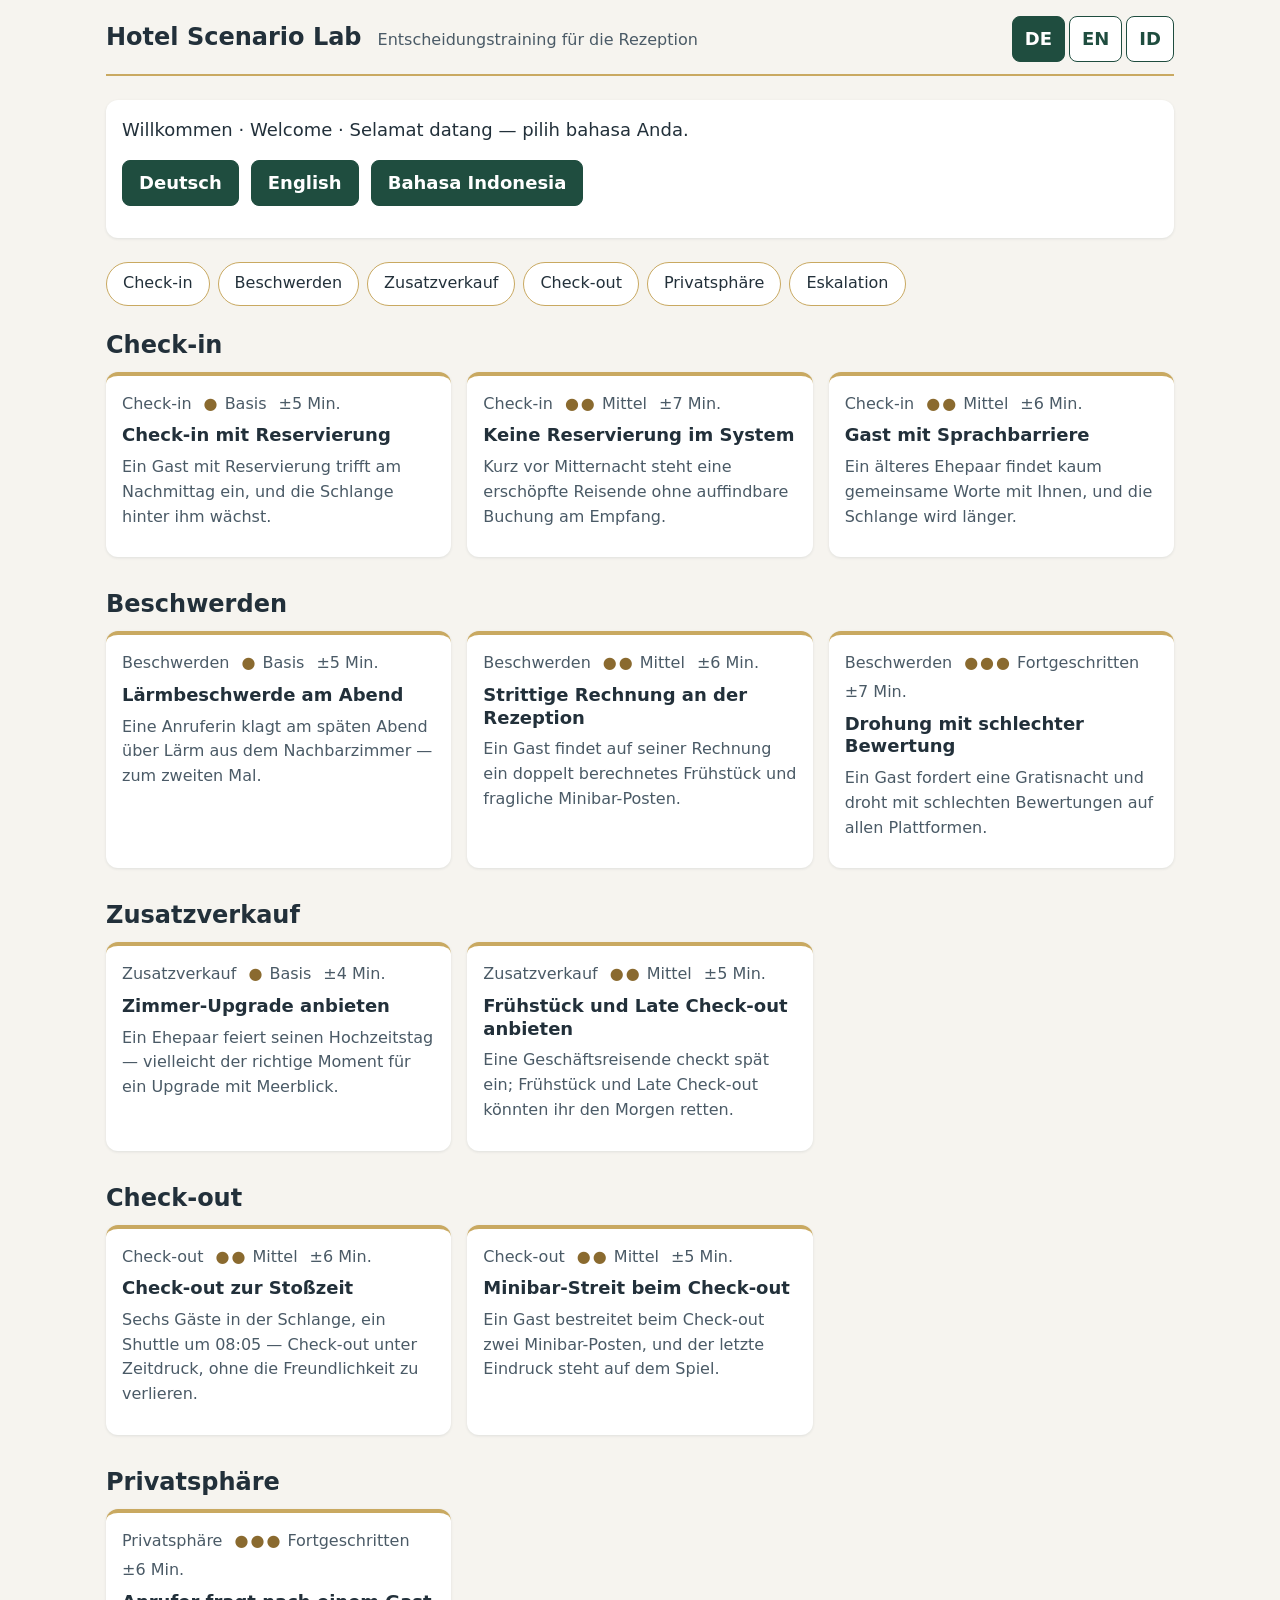
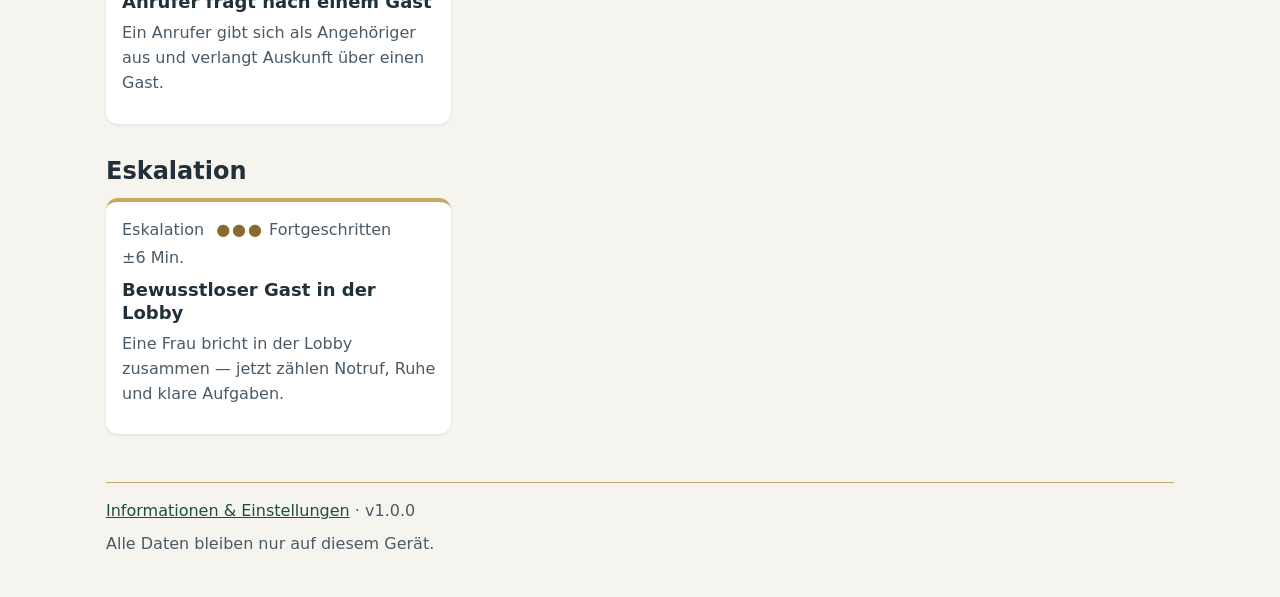
==== index.html @ 9c3ebd05 "chore: baseline Hotel Scenario Lab v1 (12 scenarios, trilingual)" ====
<!DOCTYPE html>
<html lang="de">
<head>
  <meta charset="utf-8">
  <meta name="viewport" content="width=device-width, initial-scale=1">
  <title>Hotel Scenario Lab — Entscheidungstraining für die Rezeption</title>
  <link rel="icon" href="assets/favicon.svg" type="image/svg+xml">
  <link rel="stylesheet" href="css/styles.css">
  <script src="i18n/de.js" defer></script>
  <script src="i18n/en.js" defer></script>
  <script src="i18n/id.js" defer></script>
  <script src="data/registry.js" defer></script>
  <script src="data/scenarios/sc-01-checkin-standard.js" defer></script>
  <script src="data/scenarios/sc-02-checkin-no-reservation.js" defer></script>
  <script src="data/scenarios/sc-03-checkin-language-barrier.js" defer></script>
  <script src="data/scenarios/sc-04-complaint-noise.js" defer></script>
  <script src="data/scenarios/sc-05-complaint-billing.js" defer></script>
  <script src="data/scenarios/sc-06-complaint-review-threat.js" defer></script>
  <script src="data/scenarios/sc-07-upsell-arrival.js" defer></script>
  <script src="data/scenarios/sc-08-upsell-services.js" defer></script>
  <script src="data/scenarios/sc-09-checkout-rush.js" defer></script>
  <script src="data/scenarios/sc-10-checkout-minibar-dispute.js" defer></script>
  <script src="data/scenarios/sc-11-privacy-caller.js" defer></script>
  <script src="data/scenarios/sc-12-escalation-collapse.js" defer></script>
  <script src="js/store.js" defer></script>
  <script src="js/i18n.js" defer></script>
  <script src="js/engine.js" defer></script>
  <script src="js/ui.js" defer></script>
  <script src="js/app-index.js" defer></script>
</head>
<body class="page">
  <script>document.documentElement.classList.add("js")</script>
  <a class="skip-link" href="#main" data-i18n="ui.skip">Zum Inhalt springen</a>
  <header class="app-header">
    <h1 class="app-header__name"><a href="index.html" data-i18n="ui.nav.appName">Hotel Scenario Lab</a></h1>
    <p class="app-header__sub" data-i18n="ui.nav.subtitle">Entscheidungstraining für die Rezeption</p>
    <div class="lang-switch-slot js-only" id="lang-switch-slot"></div>
  </header>
  <main id="main" tabindex="-1">
    <div id="banners" aria-live="polite"></div>
    <noscript>
      <p lang="de">Die interaktiven Übungen benötigen JavaScript. Der Katalog und die Informationsseite bleiben lesbar.</p>
      <p lang="en">The interactive practice requires JavaScript. The catalogue and the information page remain readable.</p>
      <p lang="id">Latihan interaktif memerlukan JavaScript. Katalog dan halaman informasi tetap dapat dibaca.</p>
    </noscript>
    <div id="first-visit" class="js-only"></div>
    <div id="progress-summary" class="js-only"></div>
    <nav class="chip-nav" aria-label="Kategorien">
      <ul class="chip-row">
        <li><a class="chip" href="#cat-checkin" data-i18n="ui.home.cat.checkin">Check-in</a></li>
        <li><a class="chip" href="#cat-complaint" data-i18n="ui.home.cat.complaint">Beschwerden</a></li>
        <li><a class="chip" href="#cat-upsell" data-i18n="ui.home.cat.upsell">Zusatzverkauf</a></li>
        <li><a class="chip" href="#cat-checkout" data-i18n="ui.home.cat.checkout">Check-out</a></li>
        <li><a class="chip" href="#cat-privacy" data-i18n="ui.home.cat.privacy">Privatsphäre</a></li>
        <li><a class="chip" href="#cat-escalation" data-i18n="ui.home.cat.escalation">Eskalation</a></li>
      </ul>
    </nav>
    <div id="catalog">
      <section class="catalog-section" id="cat-checkin">
        <h2>Check-in</h2>
        <div class="catalog-grid">
          <a class="card" href="scenario.html?id=sc-01-checkin-standard">
            <p class="card__meta"><span>Check-in</span> <span><span class="dots" aria-hidden="true">●</span> Basis</span> <span>±5 Min.</span></p>
            <h3>Check-in mit Reservierung</h3>
            <p class="card__summary">Ein Gast mit Reservierung trifft am Nachmittag ein, und die Schlange hinter ihm wächst.</p>
          </a>
          <a class="card" href="scenario.html?id=sc-02-checkin-no-reservation">
            <p class="card__meta"><span>Check-in</span> <span><span class="dots" aria-hidden="true">●●</span> Mittel</span> <span>±7 Min.</span></p>
            <h3>Keine Reservierung im System</h3>
            <p class="card__summary">Kurz vor Mitternacht steht eine erschöpfte Reisende ohne auffindbare Buchung am Empfang.</p>
          </a>
          <a class="card" href="scenario.html?id=sc-03-checkin-language-barrier">
            <p class="card__meta"><span>Check-in</span> <span><span class="dots" aria-hidden="true">●●</span> Mittel</span> <span>±6 Min.</span></p>
            <h3>Gast mit Sprachbarriere</h3>
            <p class="card__summary">Ein älteres Ehepaar findet kaum gemeinsame Worte mit Ihnen, und die Schlange wird länger.</p>
          </a>
        </div>
      </section>
      <section class="catalog-section" id="cat-complaint">
        <h2>Beschwerden</h2>
        <div class="catalog-grid">
          <a class="card" href="scenario.html?id=sc-04-complaint-noise">
            <p class="card__meta"><span>Beschwerden</span> <span><span class="dots" aria-hidden="true">●</span> Basis</span> <span>±5 Min.</span></p>
            <h3>Lärmbeschwerde am Abend</h3>
            <p class="card__summary">Eine Anruferin klagt am späten Abend über Lärm aus dem Nachbarzimmer — zum zweiten Mal.</p>
          </a>
          <a class="card" href="scenario.html?id=sc-05-complaint-billing">
            <p class="card__meta"><span>Beschwerden</span> <span><span class="dots" aria-hidden="true">●●</span> Mittel</span> <span>±6 Min.</span></p>
            <h3>Strittige Rechnung an der Rezeption</h3>
            <p class="card__summary">Ein Gast findet auf seiner Rechnung ein doppelt berechnetes Frühstück und fragliche Minibar-Posten.</p>
          </a>
          <a class="card" href="scenario.html?id=sc-06-complaint-review-threat">
            <p class="card__meta"><span>Beschwerden</span> <span><span class="dots" aria-hidden="true">●●●</span> Fortgeschritten</span> <span>±7 Min.</span></p>
            <h3>Drohung mit schlechter Bewertung</h3>
            <p class="card__summary">Ein Gast fordert eine Gratisnacht und droht mit schlechten Bewertungen auf allen Plattformen.</p>
          </a>
        </div>
      </section>
      <section class="catalog-section" id="cat-upsell">
        <h2>Zusatzverkauf</h2>
        <div class="catalog-grid">
          <a class="card" href="scenario.html?id=sc-07-upsell-arrival">
            <p class="card__meta"><span>Zusatzverkauf</span> <span><span class="dots" aria-hidden="true">●</span> Basis</span> <span>±4 Min.</span></p>
            <h3>Zimmer-Upgrade anbieten</h3>
            <p class="card__summary">Ein Ehepaar feiert seinen Hochzeitstag — vielleicht der richtige Moment für ein Upgrade mit Meerblick.</p>
          </a>
          <a class="card" href="scenario.html?id=sc-08-upsell-services">
            <p class="card__meta"><span>Zusatzverkauf</span> <span><span class="dots" aria-hidden="true">●●</span> Mittel</span> <span>±5 Min.</span></p>
            <h3>Frühstück und Late Check-out anbieten</h3>
            <p class="card__summary">Eine Geschäftsreisende checkt spät ein; Frühstück und Late Check-out könnten ihr den Morgen retten.</p>
          </a>
        </div>
      </section>
      <section class="catalog-section" id="cat-checkout">
        <h2>Check-out</h2>
        <div class="catalog-grid">
          <a class="card" href="scenario.html?id=sc-09-checkout-rush">
            <p class="card__meta"><span>Check-out</span> <span><span class="dots" aria-hidden="true">●●</span> Mittel</span> <span>±6 Min.</span></p>
            <h3>Check-out zur Stoßzeit</h3>
            <p class="card__summary">Sechs Gäste in der Schlange, ein Shuttle um 08:05 — Check-out unter Zeitdruck, ohne die Freundlichkeit zu verlieren.</p>
          </a>
          <a class="card" href="scenario.html?id=sc-10-checkout-minibar-dispute">
            <p class="card__meta"><span>Check-out</span> <span><span class="dots" aria-hidden="true">●●</span> Mittel</span> <span>±5 Min.</span></p>
            <h3>Minibar-Streit beim Check-out</h3>
            <p class="card__summary">Ein Gast bestreitet beim Check-out zwei Minibar-Posten, und der letzte Eindruck steht auf dem Spiel.</p>
          </a>
        </div>
      </section>
      <section class="catalog-section" id="cat-privacy">
        <h2>Privatsphäre</h2>
        <div class="catalog-grid">
          <a class="card" href="scenario.html?id=sc-11-privacy-caller">
            <p class="card__meta"><span>Privatsphäre</span> <span><span class="dots" aria-hidden="true">●●●</span> Fortgeschritten</span> <span>±6 Min.</span></p>
            <h3>Anrufer fragt nach einem Gast</h3>
            <p class="card__summary">Ein Anrufer gibt sich als Angehöriger aus und verlangt Auskunft über einen Gast.</p>
          </a>
        </div>
      </section>
      <section class="catalog-section" id="cat-escalation">
        <h2>Eskalation</h2>
        <div class="catalog-grid">
          <a class="card" href="scenario.html?id=sc-12-escalation-collapse">
            <p class="card__meta"><span>Eskalation</span> <span><span class="dots" aria-hidden="true">●●●</span> Fortgeschritten</span> <span>±6 Min.</span></p>
            <h3>Bewusstloser Gast in der Lobby</h3>
            <p class="card__summary">Eine Frau bricht in der Lobby zusammen — jetzt zählen Notruf, Ruhe und klare Aufgaben.</p>
          </a>
        </div>
      </section>
    </div>
  </main>
  <footer class="footer">
    <p><a href="info.html" data-i18n="ui.nav.infoLink">Informationen &amp; Einstellungen</a> · v1.0.0</p>
    <p data-i18n="ui.nav.privacyLine">Alle Daten bleiben nur auf diesem Gerät.</p>
  </footer>
</body>
</html>
---- css/styles.css ----
/* Hotel Scenario Lab v1 — satu-satunya berkas CSS.
   Urutan: 1. Token · 2. Reset & basis · 3. Tata letak halaman · 4. Komponen ·
   5. Pemutar · 6. Utilitas & gerak */

/* 1. Token */
:root {
  /* Warna — pasangan pemakaian wajib lolos audit kontras T-13;
     penyetelan lightness diizinkan asal peran & nuansa dipertahankan. */
  --c-bg: #F6F4EF;          /* latar kertas hangat */
  --c-surface: #FFFFFF;     /* kartu/permukaan */
  --c-ink: #22303A;         /* teks utama (di atas bg/surface) */
  --c-ink-soft: #4A5A66;    /* teks sekunder */
  --c-primary: #1F4D3F;     /* hijau pinus dalam; teks putih di atasnya */
  --c-accent: #8A6A2F;      /* kuningan tua — aman sebagai teks di putih */
  --c-accent-soft: #C9A961; /* kuningan terang — HANYA ornamen besar/garis, dilarang untuk teks kecil */
  --c-success: #226A4D;
  --c-warn: #7A5A18;
  --c-danger: #9F3B31;

  /* Tipografi — hanya fon sistem (tanpa fon eksternal) */
  --font-sans: system-ui, -apple-system, "Segoe UI", Roboto, "Noto Sans", sans-serif;
  --text-s: clamp(0.875rem, 0.85rem + 0.2vw, 1rem);
  --text-m: clamp(1rem, 0.95rem + 0.4vw, 1.125rem);
  --text-l: clamp(1.25rem, 1.15rem + 0.8vw, 1.5rem);
  --text-xl: clamp(1.5rem, 1.3rem + 1.6vw, 2.25rem);
  --leading: 1.55;

  /* Spasi (basis 4), radius, bayangan */
  --sp-1: 4px; --sp-2: 8px; --sp-3: 12px; --sp-4: 16px;
  --sp-5: 24px; --sp-6: 32px; --sp-7: 48px; --sp-8: 64px;
  --radius-card: 12px; --radius-btn: 8px;
  --shadow-card: 0 1px 3px rgba(34, 48, 58, 0.10);

  /* Gerak */
  --dur-quick: 140ms; --dur-std: 220ms;
  --ease-out: cubic-bezier(0.2, 0.7, 0.3, 1);
}
/* Aturan pemakaian warna:
   - var(--c-accent) sebagai teks kecil hanya di atas var(--c-surface);
     di atas var(--c-bg) rasionya di bawah 4.5:1 — jangan dipakai di sana.
   - var(--c-accent-soft) dilarang untuk teks kecil; hanya ornamen/garis/latar aksen besar. */

/* 2. Reset & basis */
*, *::before, *::after { box-sizing: border-box; }
html { -webkit-text-size-adjust: 100%; }
body {
  margin: 0;
  font-family: var(--font-sans);
  font-size: var(--text-m);
  line-height: var(--leading);
  color: var(--c-ink);
  background: var(--c-bg);
}
h1, h2, h3 { line-height: 1.25; margin: 0 0 var(--sp-3); }
h1 { font-size: var(--text-xl); }
h2 { font-size: var(--text-l); }
h3 { font-size: var(--text-m); }
p, ul, ol, dl { margin: 0 0 var(--sp-4); }
p, li, dd, blockquote { max-width: 65ch; }
img, svg { max-width: 100%; }
* { overflow-wrap: break-word; }
a { color: var(--c-primary); text-decoration: underline; }
a:hover { text-decoration-thickness: 2px; }
button { font: inherit; color: inherit; }
fieldset { border: 1px solid var(--c-ink-soft); border-radius: var(--radius-btn); padding: var(--sp-4); margin: 0 0 var(--sp-4); }
legend { padding: 0 var(--sp-2); font-weight: 600; }

/* Peningkatan progresif */
html:not(.js) .js-only { display: none; }
html.js .no-js-only { display: none; }

/* Fokus */
:focus-visible { outline: 3px solid var(--c-primary); outline-offset: 2px; }
.btn--primary:focus-visible, .lang-switch__btn[aria-pressed="true"]:focus-visible { outline-color: #FFFFFF; outline-offset: -5px; }
[tabindex="-1"]:focus { outline: none; }
[tabindex="-1"]:focus-visible { outline: 3px solid var(--c-primary); outline-offset: 2px; }

/* 3. Tata letak halaman */
.page { max-width: 720px; margin: 0 auto; padding: 0 var(--sp-4) var(--sp-6); }
.skip-link {
  position: absolute; left: -9999px; top: 0;
  background: var(--c-primary); color: #FFFFFF; padding: var(--sp-3) var(--sp-4);
  border-radius: 0 0 var(--radius-btn) var(--radius-btn); z-index: 10;
}
.skip-link:focus, .skip-link:focus-visible { left: var(--sp-2); }
.app-header {
  display: flex; flex-wrap: wrap; align-items: baseline; gap: var(--sp-2) var(--sp-4);
  padding: var(--sp-4) 0 var(--sp-3);
  border-bottom: 2px solid var(--c-accent-soft);
  margin-bottom: var(--sp-5);
}
.app-header__name { font-size: var(--text-l); font-weight: 700; margin: 0; }
.app-header__name a { text-decoration: none; color: var(--c-ink); }
.app-header__name a:hover { text-decoration: underline; }
.app-header__sub { margin: 0; color: var(--c-ink-soft); font-size: var(--text-s); flex: 1 1 auto; }
.app-header .lang-switch-slot { margin-left: auto; }
main { display: block; }
main:focus { outline: none; }
.footer {
  margin-top: var(--sp-7); padding-top: var(--sp-4);
  border-top: 1px solid var(--c-accent-soft);
  color: var(--c-ink-soft); font-size: var(--text-s);
}
.footer p { margin-bottom: var(--sp-2); }

/* 4. Komponen */
.lang-switch { display: inline-flex; gap: var(--sp-1); }
.lang-switch__btn {
  min-width: 44px; min-height: 44px; padding: var(--sp-2) var(--sp-3);
  border: 1px solid var(--c-primary); border-radius: var(--radius-btn);
  background: var(--c-surface); color: var(--c-primary); font-weight: 600; cursor: pointer;
  transition: background-color var(--dur-quick) var(--ease-out), color var(--dur-quick) var(--ease-out);
}
.lang-switch__btn:hover { background: var(--c-bg); }
.lang-switch__btn[aria-pressed="true"] { background: var(--c-primary); color: #FFFFFF; }

.banner {
  display: flex; align-items: flex-start; gap: var(--sp-3);
  background: var(--c-surface); border: 1px solid var(--c-ink-soft);
  border-left: 5px solid var(--c-ink-soft);
  border-radius: var(--radius-btn); padding: var(--sp-3) var(--sp-4);
  margin-bottom: var(--sp-4); box-shadow: var(--shadow-card);
}
.banner__body { flex: 1 1 auto; }
.banner__text { margin: 0 0 var(--sp-2); }
.banner__text:last-child { margin-bottom: 0; }
.banner .icon { flex: 0 0 auto; width: 22px; height: 22px; margin-top: 3px; }
.banner--info    { border-color: var(--c-primary); border-left-color: var(--c-primary); }
.banner--info .icon { color: var(--c-primary); }
.banner--success { border-color: var(--c-success); border-left-color: var(--c-success); }
.banner--success .icon { color: var(--c-success); }
.banner--warn    { border-color: var(--c-warn); border-left-color: var(--c-warn); }
.banner--warn .icon { color: var(--c-warn); }
.banner--danger  { border-color: var(--c-danger); border-left-color: var(--c-danger); }
.banner--danger .icon { color: var(--c-danger); }
.banner__close {
  flex: 0 0 auto; min-width: 44px; min-height: 44px;
  border: none; background: none; cursor: pointer; font-size: 1.25rem; color: var(--c-ink-soft);
  border-radius: var(--radius-btn);
}
.banner__close:hover { color: var(--c-ink); background: var(--c-bg); }
.banner__action { margin-top: var(--sp-2); }

.chip-row { display: flex; flex-wrap: wrap; gap: var(--sp-2); padding: 0; margin: 0 0 var(--sp-5); list-style: none; }
.chip {
  display: inline-flex; align-items: center; min-height: 44px;
  padding: var(--sp-2) var(--sp-4);
  background: var(--c-surface); border: 1px solid var(--c-accent-soft);
  border-radius: 22px; text-decoration: none; color: var(--c-ink); font-size: var(--text-s);
  transition: background-color var(--dur-quick) var(--ease-out), border-color var(--dur-quick) var(--ease-out);
}
.chip:hover { border-color: var(--c-accent); background: var(--c-bg); }

.catalog-section { margin-bottom: var(--sp-6); }
.catalog-grid { display: grid; grid-template-columns: 1fr; gap: var(--sp-4); }
.card {
  position: relative; display: block;
  background: var(--c-surface); border-radius: var(--radius-card);
  border-top: 4px solid var(--c-accent-soft);
  box-shadow: var(--shadow-card);
  padding: var(--sp-4) var(--sp-4) var(--sp-4);
  text-decoration: none; color: var(--c-ink);
  transition: border-color var(--dur-quick) var(--ease-out), background-color var(--dur-quick) var(--ease-out);
}
.card:hover { border-top-color: var(--c-accent); background: #FFFDF8; }
.card h3 { margin: var(--sp-2) 0 var(--sp-2); }
.card__meta { display: flex; flex-wrap: wrap; gap: var(--sp-1) var(--sp-3); margin: 0; color: var(--c-ink-soft); font-size: var(--text-s); }
.card__meta .dots { color: var(--c-accent); letter-spacing: 2px; }
.card__summary { margin: 0 0 var(--sp-3); color: var(--c-ink-soft); font-size: var(--text-s); }
.card__status { display: flex; flex-wrap: wrap; align-items: center; gap: var(--sp-2) var(--sp-3); font-size: var(--text-s); }
.badge {
  display: inline-block; padding: 2px var(--sp-2);
  border: 1px solid var(--c-ink-soft); border-radius: var(--radius-btn);
  color: var(--c-ink-soft); font-size: var(--text-s);
}
.badge--done { border-color: var(--c-success); color: var(--c-success); }
.badge--active { border-color: var(--c-warn); color: var(--c-warn); }

.btn {
  display: inline-flex; align-items: center; justify-content: center; gap: var(--sp-2);
  min-height: 44px; min-width: 44px; padding: var(--sp-2) var(--sp-4);
  border: 1px solid var(--c-primary); border-radius: var(--radius-btn);
  background: var(--c-surface); color: var(--c-primary);
  font-weight: 600; cursor: pointer; text-decoration: none; text-align: center;
  transition: background-color var(--dur-quick) var(--ease-out), border-color var(--dur-quick) var(--ease-out), color var(--dur-quick) var(--ease-out);
}
.btn:hover { background: var(--c-bg); }
.btn--primary { background: var(--c-primary); color: #FFFFFF; }
.btn--primary:hover { background: #17392F; }
.btn--danger { border-color: var(--c-danger); color: var(--c-danger); }
.btn--danger:hover { background: #FBF1F0; }
.btn-row { display: flex; flex-wrap: wrap; gap: var(--sp-3); margin: var(--sp-4) 0; }

.panel {
  background: var(--c-surface); border-radius: var(--radius-card);
  box-shadow: var(--shadow-card); padding: var(--sp-4); margin-bottom: var(--sp-5);
}
.panel--celebrate { border-left: 5px solid var(--c-success); }
.first-visit .btn-row { margin-top: var(--sp-3); }
.first-visit__line { font-size: var(--text-m); }

.progress-line { font-weight: 600; }

.score-bar { margin-bottom: var(--sp-3); }
.score-bar__label { display: block; margin-bottom: var(--sp-1); font-size: var(--text-s); }
.score-bar__track { height: 10px; background: var(--c-bg); border: 1px solid var(--c-ink-soft); border-radius: 5px; overflow: hidden; max-width: 420px; }
.score-bar__fill { height: 100%; background: var(--c-primary); width: 0; transition: width var(--dur-std) var(--ease-out); }

.keys-row { display: inline-flex; align-items: center; gap: var(--sp-2); }
.keys-row__icons { display: inline-flex; gap: 2px; }
.icon { width: 20px; height: 20px; vertical-align: text-bottom; }
.icon-key { color: var(--c-ink-soft); }
.icon-key.is-filled { color: var(--c-accent); }
.keys-row__count { font-size: var(--text-s); color: var(--c-ink); }
.safety-flag { color: var(--c-danger); font-size: var(--text-s); display: inline-flex; align-items: center; gap: var(--sp-1); }

.visually-hidden {
  position: absolute; width: 1px; height: 1px; margin: -1px; padding: 0;
  overflow: hidden; clip: rect(0 0 0 0); white-space: nowrap; border: 0;
}

/* 5. Pemutar */
.player-status { display: flex; align-items: center; justify-content: space-between; gap: var(--sp-3); margin-bottom: var(--sp-4); }
.player-status__step { margin: 0; font-weight: 600; color: var(--c-ink-soft); font-size: var(--text-s); }
.context-card dl { margin: 0; }
.context-card dt { font-weight: 600; font-size: var(--text-s); color: var(--c-ink-soft); margin-top: var(--sp-3); }
.context-card dt:first-child { margin-top: 0; }
.context-card dd { margin: 0 0 var(--sp-1); }
.details-context {
  background: var(--c-surface); border-radius: var(--radius-card);
  box-shadow: var(--shadow-card); padding: var(--sp-3) var(--sp-4); margin-bottom: var(--sp-4);
}
.details-context summary { cursor: pointer; font-weight: 600; min-height: 28px; padding: var(--sp-2) 0; }
.details-context[open] summary { margin-bottom: var(--sp-2); }
.goals-list li { margin-bottom: var(--sp-1); }
.narration p { margin-bottom: var(--sp-3); }
.quote-guest {
  margin: 0 0 var(--sp-4); padding: var(--sp-2) var(--sp-4);
  border-left: 4px solid var(--c-accent-soft); font-style: italic; color: var(--c-ink);
}
.options { display: flex; flex-direction: column; gap: var(--sp-2); margin-bottom: var(--sp-4); }
.btn--option {
  width: 100%; justify-content: flex-start; text-align: left;
  font-weight: 400; background: var(--c-surface); color: var(--c-ink);
  border: 1px solid var(--c-ink-soft); padding: var(--sp-3) var(--sp-4);
}
.btn--option:hover { border-color: var(--c-primary); background: var(--c-bg); }
.btn--option[disabled] { opacity: 0.55; cursor: default; }
.btn--option[disabled]:hover { border-color: var(--c-ink-soft); background: var(--c-surface); }
.btn--option.is-chosen {
  opacity: 1; border: 2px solid var(--c-primary); background: #EFF4F1; font-weight: 600;
}
.feedback-card {
  background: var(--c-surface); border-radius: var(--radius-card);
  border-left: 5px solid var(--c-primary);
  box-shadow: var(--shadow-card); padding: var(--sp-4); margin-bottom: var(--sp-4);
}
.feedback-card--unsafe { border-left-color: var(--c-danger); }
.axis-chip {
  display: inline-block; margin-bottom: var(--sp-3); padding: var(--sp-1) var(--sp-3);
  background: var(--c-bg); border: 1px solid var(--c-ink-soft); border-radius: var(--radius-btn);
  font-size: var(--text-s); font-weight: 600;
}
.safety-note {
  display: flex; gap: var(--sp-2); align-items: flex-start;
  color: var(--c-danger); border: 1px solid var(--c-danger); border-radius: var(--radius-btn);
  padding: var(--sp-3) var(--sp-4); margin-bottom: var(--sp-3); font-weight: 600;
  background: #FBF1F0;
}
.safety-note .icon { flex: 0 0 auto; margin-top: 3px; }
.safety-note p { margin: 0; font-weight: 400; color: var(--c-ink); }
.safety-note strong { display: block; }
.outcome { padding: var(--sp-4); border-radius: var(--radius-card); background: var(--c-surface); box-shadow: var(--shadow-card); margin-bottom: var(--sp-5); border-top: 4px solid var(--c-ink-soft); }
.outcome--good { border-top-color: var(--c-success); }
.outcome--mixed { border-top-color: var(--c-warn); }
.outcome--poor { border-top-color: var(--c-danger); }
.result-block { margin-bottom: var(--sp-5); }
.debrief-tips { list-style: none; padding: 0; }
.debrief-tips li {
  background: var(--c-surface); border-radius: var(--radius-btn); box-shadow: var(--shadow-card);
  padding: var(--sp-3) var(--sp-4); margin-bottom: var(--sp-2);
  border-left: 4px solid var(--c-accent-soft);
}
.debrief-tips li.tip--safety { border-left-color: var(--c-danger); }
.debrief-tips li p { margin: 0; }
.path-recap { list-style: none; padding: 0; counter-reset: step; }
.path-recap > li { margin-bottom: var(--sp-2); }
.path-recap details { background: var(--c-surface); border-radius: var(--radius-btn); box-shadow: var(--shadow-card); padding: var(--sp-2) var(--sp-4); }
.path-recap summary { cursor: pointer; min-height: 32px; padding: var(--sp-2) 0; }
.verdict-sym { font-weight: 700; margin-right: var(--sp-1); }
.verdict-sym--strong { color: var(--c-success); }
.verdict-sym--ok { color: var(--c-warn); }
.verdict-sym--weak { color: var(--c-danger); }
.verdict-sym--unsafe { color: var(--c-danger); }
.verdict-label { font-size: var(--text-s); color: var(--c-ink-soft); margin-right: var(--sp-2); }
.recap-body { padding: var(--sp-2) 0; }
.player-error { text-align: left; }

/* Halaman info */
.info-lang h2 { margin-top: var(--sp-6); }
.info-lang h2:first-child { margin-top: 0; }
.info-lang { margin-bottom: var(--sp-7); }
.confirm-panel { border: 1px solid var(--c-danger); border-radius: var(--radius-btn); padding: var(--sp-4); }
.motion-fieldset label { display: flex; align-items: center; gap: var(--sp-2); min-height: 44px; }
.motion-fieldset input { width: 20px; height: 20px; accent-color: var(--c-primary); }

/* Halaman check (alat pengembang) */
.check-table { border-collapse: collapse; width: 100%; margin-bottom: var(--sp-5); }
.check-table th, .check-table td { border: 1px solid var(--c-ink-soft); padding: var(--sp-2) var(--sp-3); text-align: left; font-size: var(--text-s); vertical-align: top; }
.check-pass { color: var(--c-success); font-weight: 700; }
.check-fail { color: var(--c-danger); font-weight: 700; }

/* 6. Utilitas & gerak */
.hidden { display: none; }

/* Breakpoint: tablet */
@media (min-width: 768px) {
  .page { max-width: 960px; }
  .catalog-grid { grid-template-columns: repeat(2, 1fr); }
  .player-main { max-width: 680px; margin: 0 auto; }
}

/* Breakpoint: desktop */
@media (min-width: 1024px) {
  .page { max-width: 1100px; }
  .catalog-grid { grid-template-columns: repeat(3, 1fr); }
  .player-layout { display: grid; grid-template-columns: minmax(0, 680px) minmax(240px, 1fr); gap: var(--sp-6); align-items: start; }
  .player-main { margin: 0; }
  .details-context.ctx-pinned { position: sticky; top: var(--sp-4); }
  .details-context.ctx-pinned summary { pointer-events: none; }
}

/* Breakpoint: layar lebar */
@media (min-width: 1440px) {
  .page { max-width: 1200px; padding-left: var(--sp-5); padding-right: var(--sp-5); }
  .app-header { padding-top: var(--sp-5); }
  .catalog-grid { gap: var(--sp-5); }
}

/* Animasi (hanya transform/opacity/warna; maks 300 ms) */
@keyframes hsl-fade-in { from { opacity: 0; } to { opacity: 1; } }
@keyframes hsl-fade-up { from { opacity: 0; transform: translateY(8px); } to { opacity: 1; transform: translateY(0); } }
@keyframes hsl-pop { from { opacity: 0; transform: scale(0.9); } to { opacity: 1; transform: scale(1); } }
html.motion-full .view-enter { animation: hsl-fade-in 180ms var(--ease-out); }
html.motion-full .feedback-card { animation: hsl-fade-up var(--dur-std) var(--ease-out); }
html.motion-full .keys-row .icon-key { animation: hsl-pop var(--dur-std) var(--ease-out) backwards; }

/* Gerak dikurangi: pengaturan manual "reduce", atau preferensi OS saat mode bukan "full".
   Transisi warna hover/fokus boleh tetap hidup; animasi & transisi gerak dimatikan. */
html.motion-reduce .view-enter,
html.motion-reduce .feedback-card,
html.motion-reduce .keys-row .icon-key { animation: none; }
html.motion-reduce .score-bar__fill { transition-duration: 0.01ms; }
@media (prefers-reduced-motion: reduce) {
  html:not(.motion-full) .view-enter,
  html:not(.motion-full) .feedback-card,
  html:not(.motion-full) .keys-row .icon-key { animation: none; }
  html:not(.motion-full) .score-bar__fill { transition-duration: 0.01ms; }
}
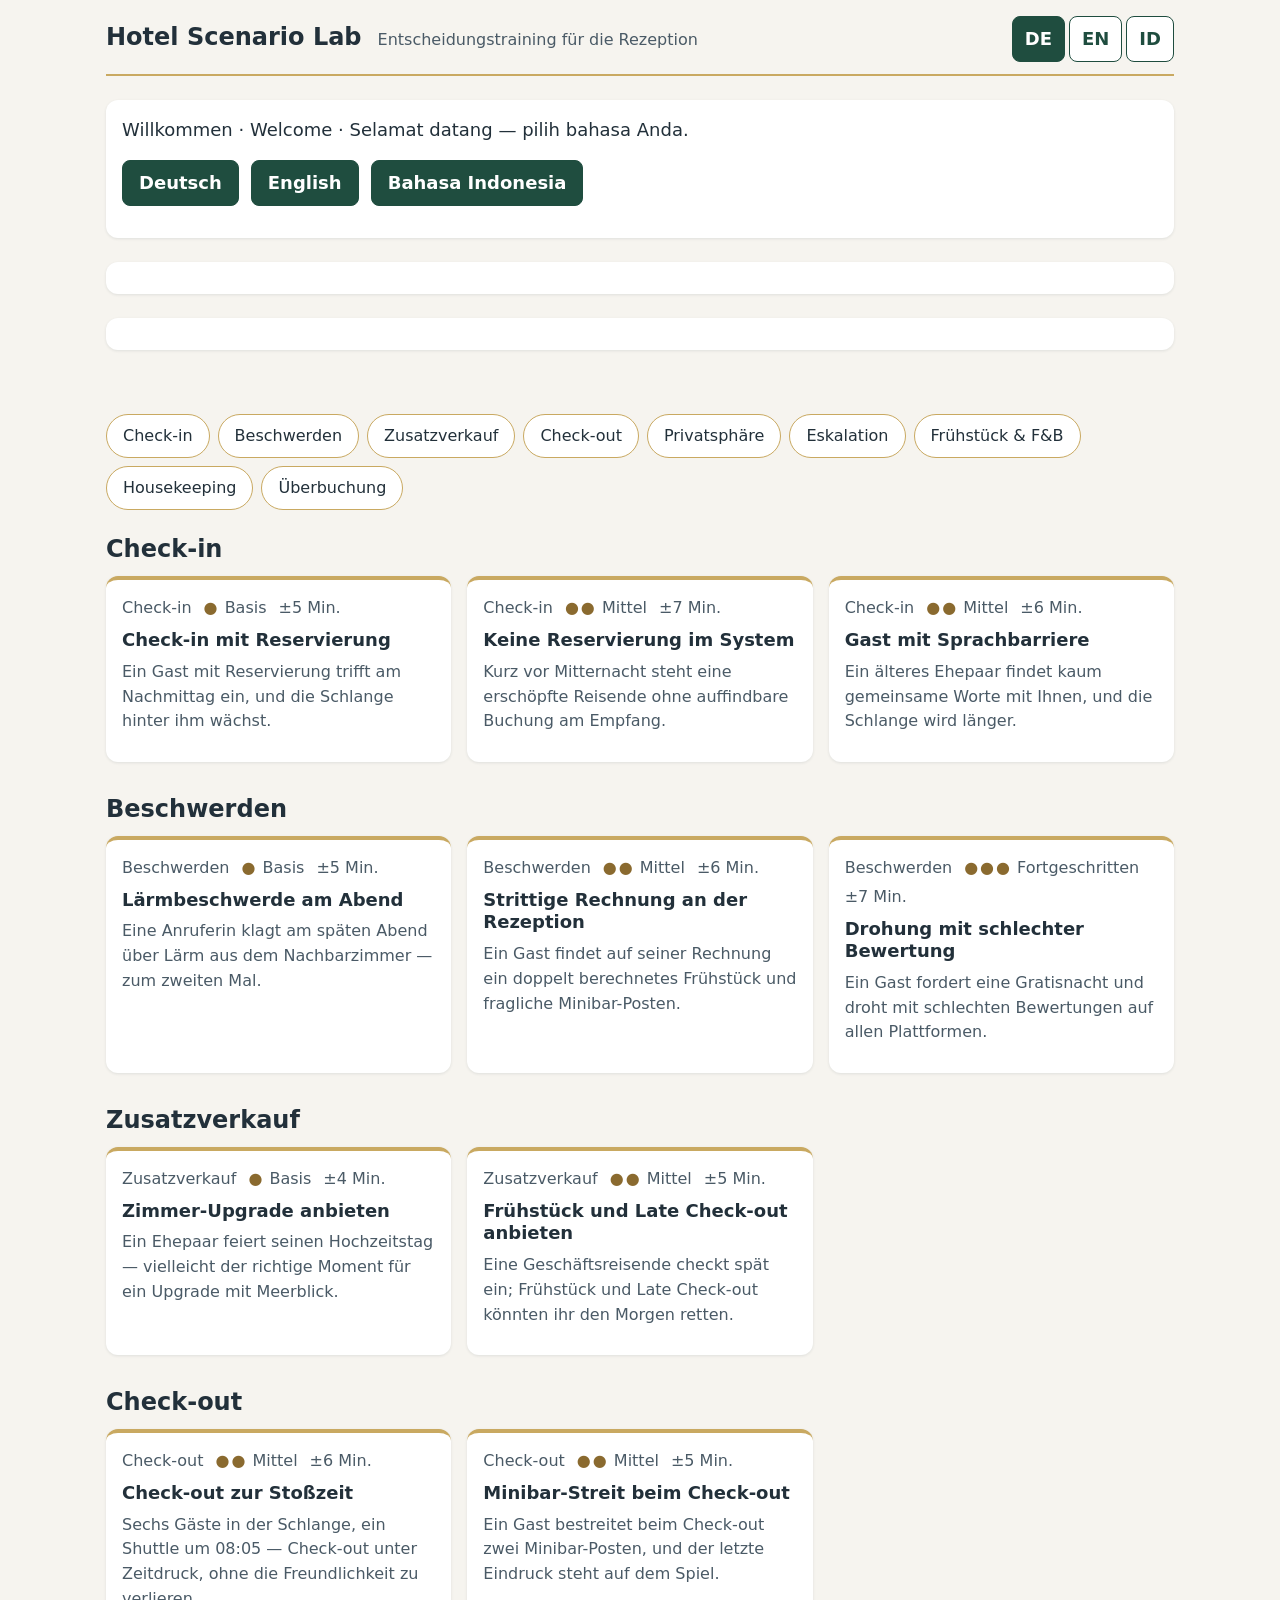
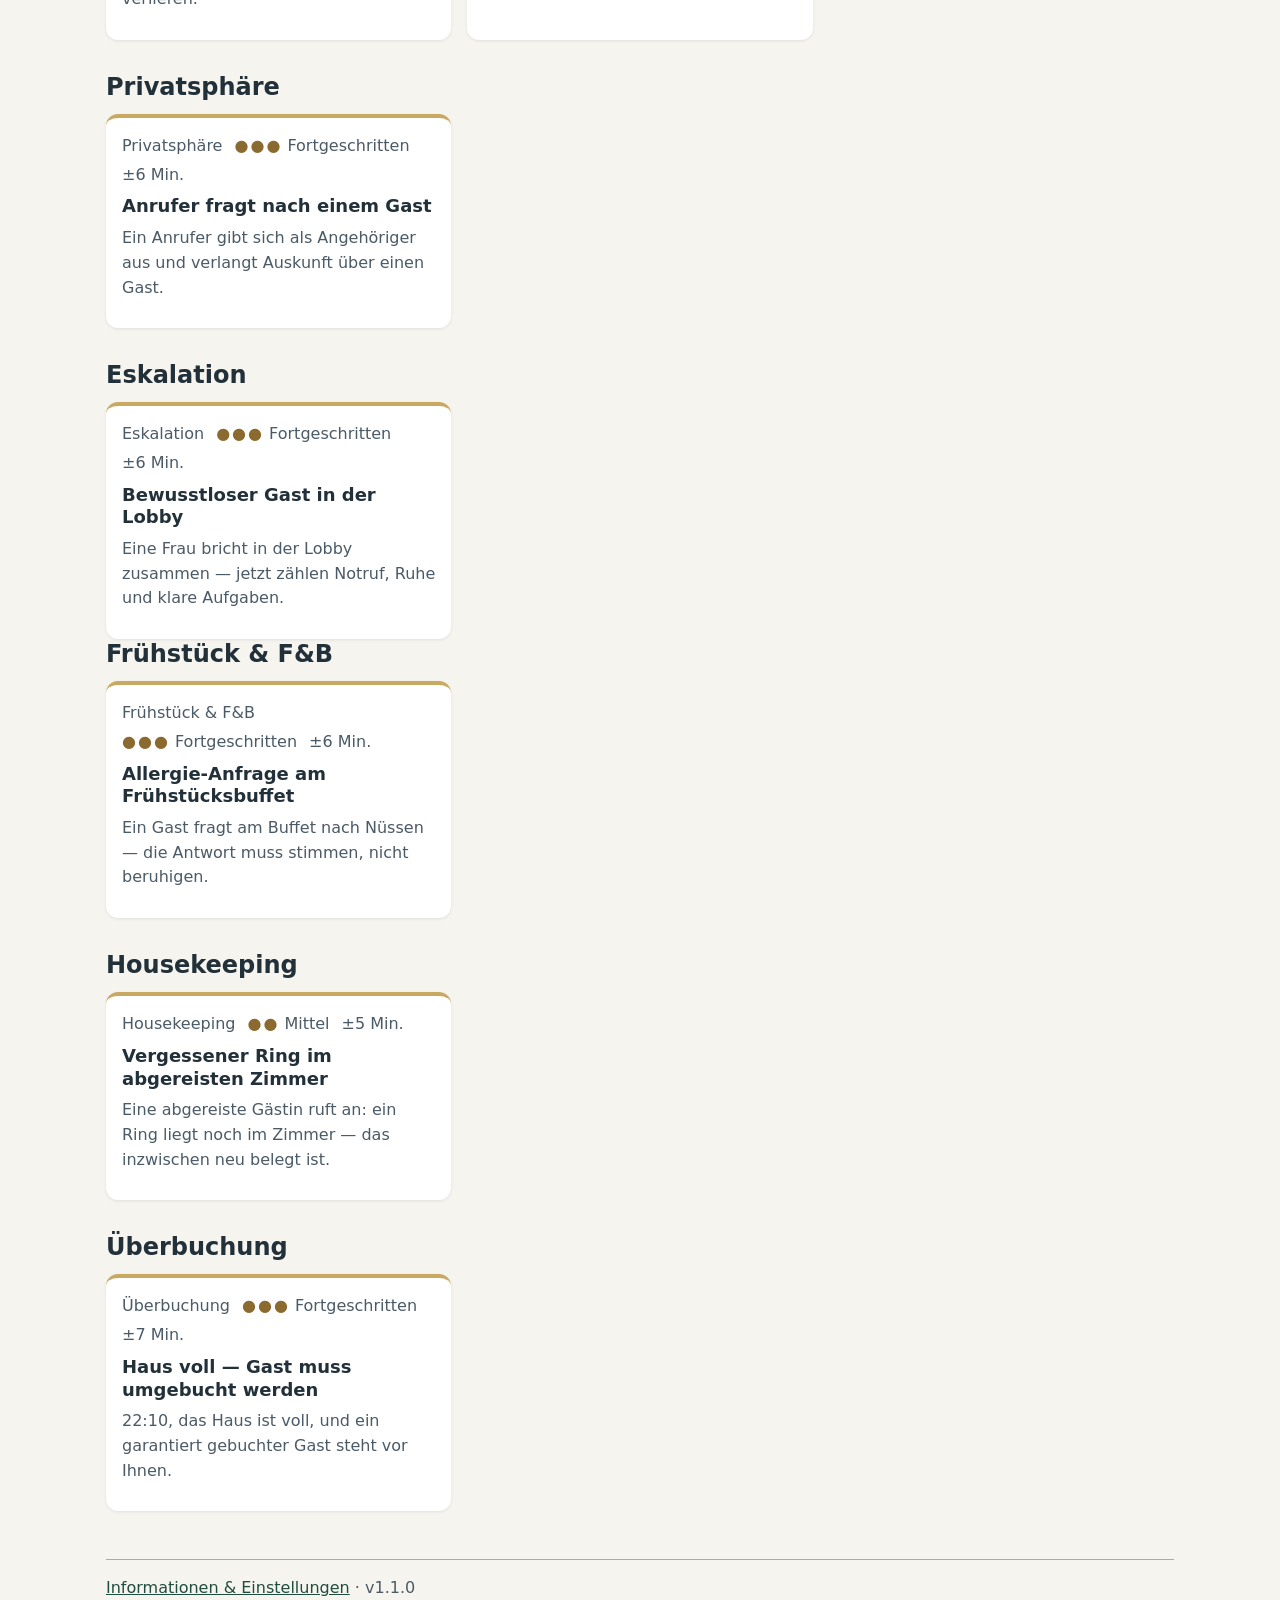
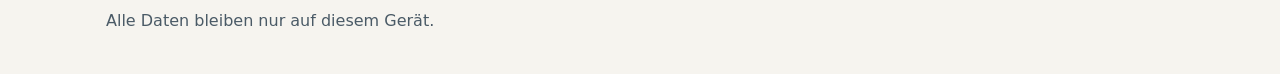
==== commit 6d92dc10: "feat: Hotel Scenario Lab v2 — 3 new scenarios, Training des Tages, weak-axis drill, filter/sort, ret" ====
--- a/index.html
+++ b/index.html
@@ -22,6 +22,9 @@
   <script src="data/scenarios/sc-10-checkout-minibar-dispute.js" defer></script>
   <script src="data/scenarios/sc-11-privacy-caller.js" defer></script>
   <script src="data/scenarios/sc-12-escalation-collapse.js" defer></script>
+  <script src="data/scenarios/sc-13-fnb-breakfast-allergy.js" defer></script>
+  <script src="data/scenarios/sc-14-housekeeping-lost-property.js" defer></script>
+  <script src="data/scenarios/sc-15-overbooking-walk.js" defer></script>
   <script src="js/store.js" defer></script>
   <script src="js/i18n.js" defer></script>
   <script src="js/engine.js" defer></script>
@@ -44,7 +47,11 @@
       <p lang="id">Latihan interaktif memerlukan JavaScript. Katalog dan halaman informasi tetap dapat dibaca.</p>
     </noscript>
     <div id="first-visit" class="js-only"></div>
+    <section id="totd" class="js-only panel" aria-labelledby="totd-title"></section>
     <div id="progress-summary" class="js-only"></div>
+    <section id="drill" class="js-only panel" aria-labelledby="drill-title"></section>
+    <div id="catalog-filter" class="js-only"></div>
+    <p id="catalog-count" class="filter-count js-only" aria-live="polite"></p>
     <nav class="chip-nav" aria-label="Kategorien">
       <ul class="chip-row">
         <li><a class="chip" href="#cat-checkin" data-i18n="ui.home.cat.checkin">Check-in</a></li>
@@ -53,6 +60,9 @@
         <li><a class="chip" href="#cat-checkout" data-i18n="ui.home.cat.checkout">Check-out</a></li>
         <li><a class="chip" href="#cat-privacy" data-i18n="ui.home.cat.privacy">Privatsphäre</a></li>
         <li><a class="chip" href="#cat-escalation" data-i18n="ui.home.cat.escalation">Eskalation</a></li>
+        <li><a class="chip" href="#cat-fnb" data-i18n="ui.home.cat.fnb">Frühstück &amp; F&amp;B</a></li>
+        <li><a class="chip" href="#cat-housekeeping" data-i18n="ui.home.cat.housekeeping">Housekeeping</a></li>
+        <li><a class="chip" href="#cat-overbooking" data-i18n="ui.home.cat.overbooking">Überbuchung</a></li>
       </ul>
     </nav>
     <div id="catalog">
@@ -145,11 +155,27 @@
             <p class="card__summary">Eine Frau bricht in der Lobby zusammen — jetzt zählen Notruf, Ruhe und klare Aufgaben.</p>
           </a>
         </div>
+      <section class="catalog-section" id="cat-fnb">
+        <h2>Frühstück &amp; F&amp;B</h2>
+        <div class="catalog-grid">
+          <a class="card" href="scenario.html?id=sc-13-fnb-breakfast-allergy"><p class="card__meta"><span>Frühstück &amp; F&amp;B</span> <span><span class="dots" aria-hidden="true">●●●</span> Fortgeschritten</span> <span>±6 Min.</span></p><h3>Allergie-Anfrage am Frühstücksbuffet</h3><p class="card__summary">Ein Gast fragt am Buffet nach Nüssen — die Antwort muss stimmen, nicht beruhigen.</p></a>
+        </div>
+      </section>
+      <section class="catalog-section" id="cat-housekeeping">
+        <h2>Housekeeping</h2>
+        <div class="catalog-grid">
+          <a class="card" href="scenario.html?id=sc-14-housekeeping-lost-property"><p class="card__meta"><span>Housekeeping</span> <span><span class="dots" aria-hidden="true">●●</span> Mittel</span> <span>±5 Min.</span></p><h3>Vergessener Ring im abgereisten Zimmer</h3><p class="card__summary">Eine abgereiste Gästin ruft an: ein Ring liegt noch im Zimmer — das inzwischen neu belegt ist.</p></a>
+        </div>
+      </section>
+      <section class="catalog-section" id="cat-overbooking">
+        <h2>Überbuchung</h2>
+        <div class="catalog-grid">
+          <a class="card" href="scenario.html?id=sc-15-overbooking-walk"><p class="card__meta"><span>Überbuchung</span> <span><span class="dots" aria-hidden="true">●●●</span> Fortgeschritten</span> <span>±7 Min.</span></p><h3>Haus voll — Gast muss umgebucht werden</h3><p class="card__summary">22:10, das Haus ist voll, und ein garantiert gebuchter Gast steht vor Ihnen.</p></a>
+        </div>
       </section>
     </div>
-  </main>
   <footer class="footer">
-    <p><a href="info.html" data-i18n="ui.nav.infoLink">Informationen &amp; Einstellungen</a> · v1.0.0</p>
+    <p><a href="info.html" data-i18n="ui.nav.infoLink">Informationen &amp; Einstellungen</a> · v1.1.0</p>
     <p data-i18n="ui.nav.privacyLine">Alle Daten bleiben nur auf diesem Gerät.</p>
   </footer>
 </body>
--- a/css/styles.css
+++ b/css/styles.css
@@ -357,3 +357,29 @@
   html:not(.motion-full) .keys-row .icon-key { animation: none; }
   html:not(.motion-full) .score-bar__fill { transition-duration: 0.01ms; }
 }
+
+/* v2: Training des Tages, Schwerpunkt und Katalogfilter */
+.totd, .drill { border-left: 5px solid var(--c-accent); }
+.totd__date { color: var(--c-ink-soft); font-size: var(--text-s); }
+.totd h3, .drill h2 { margin-top: var(--sp-2); }
+.drill { border-left-color: var(--c-primary); }
+.drill ul { margin-bottom: var(--sp-4); }
+.catalog-filter { margin-bottom: var(--sp-3); }
+.catalog-filter fieldset { display: grid; grid-template-columns: repeat(4, minmax(0, 1fr)); gap: var(--sp-3); align-items: end; }
+.catalog-filter legend { grid-column: 1 / -1; }
+.catalog-filter label { display: flex; flex-direction: column; gap: var(--sp-1); font-size: var(--text-s); font-weight: 600; }
+.catalog-filter select { min-height: 44px; padding: var(--sp-2) var(--sp-3); border: 1px solid var(--c-ink-soft); border-radius: var(--radius-btn); background: var(--c-surface); color: var(--c-ink); font: inherit; }
+.catalog-filter .btn { align-self: end; }
+.filter-count { min-height: 1.55em; color: var(--c-ink-soft); font-size: var(--text-s); }
+.badge--mastered { border-color: var(--c-success); color: var(--c-success); background: #EFF4F1; }
+.badge--totd { border-color: var(--c-accent); color: var(--c-accent); }
+.badge--drill { border-color: var(--c-primary); color: var(--c-primary); }
+.retry-weak { display: inline-flex; flex-direction: column; align-items: flex-start; gap: var(--sp-1); }
+.retry-weak__hint { margin: 0; color: var(--c-ink-soft); font-size: var(--text-s); }
+@media (max-width: 600px) {
+  .catalog-filter fieldset { grid-template-columns: repeat(2, minmax(0, 1fr)); }
+}
+@media (max-width: 375px) {
+  .catalog-filter fieldset { display: flex; flex-direction: column; align-items: stretch; }
+  .catalog-filter label, .catalog-filter select, .catalog-filter .btn { width: 100%; }
+}
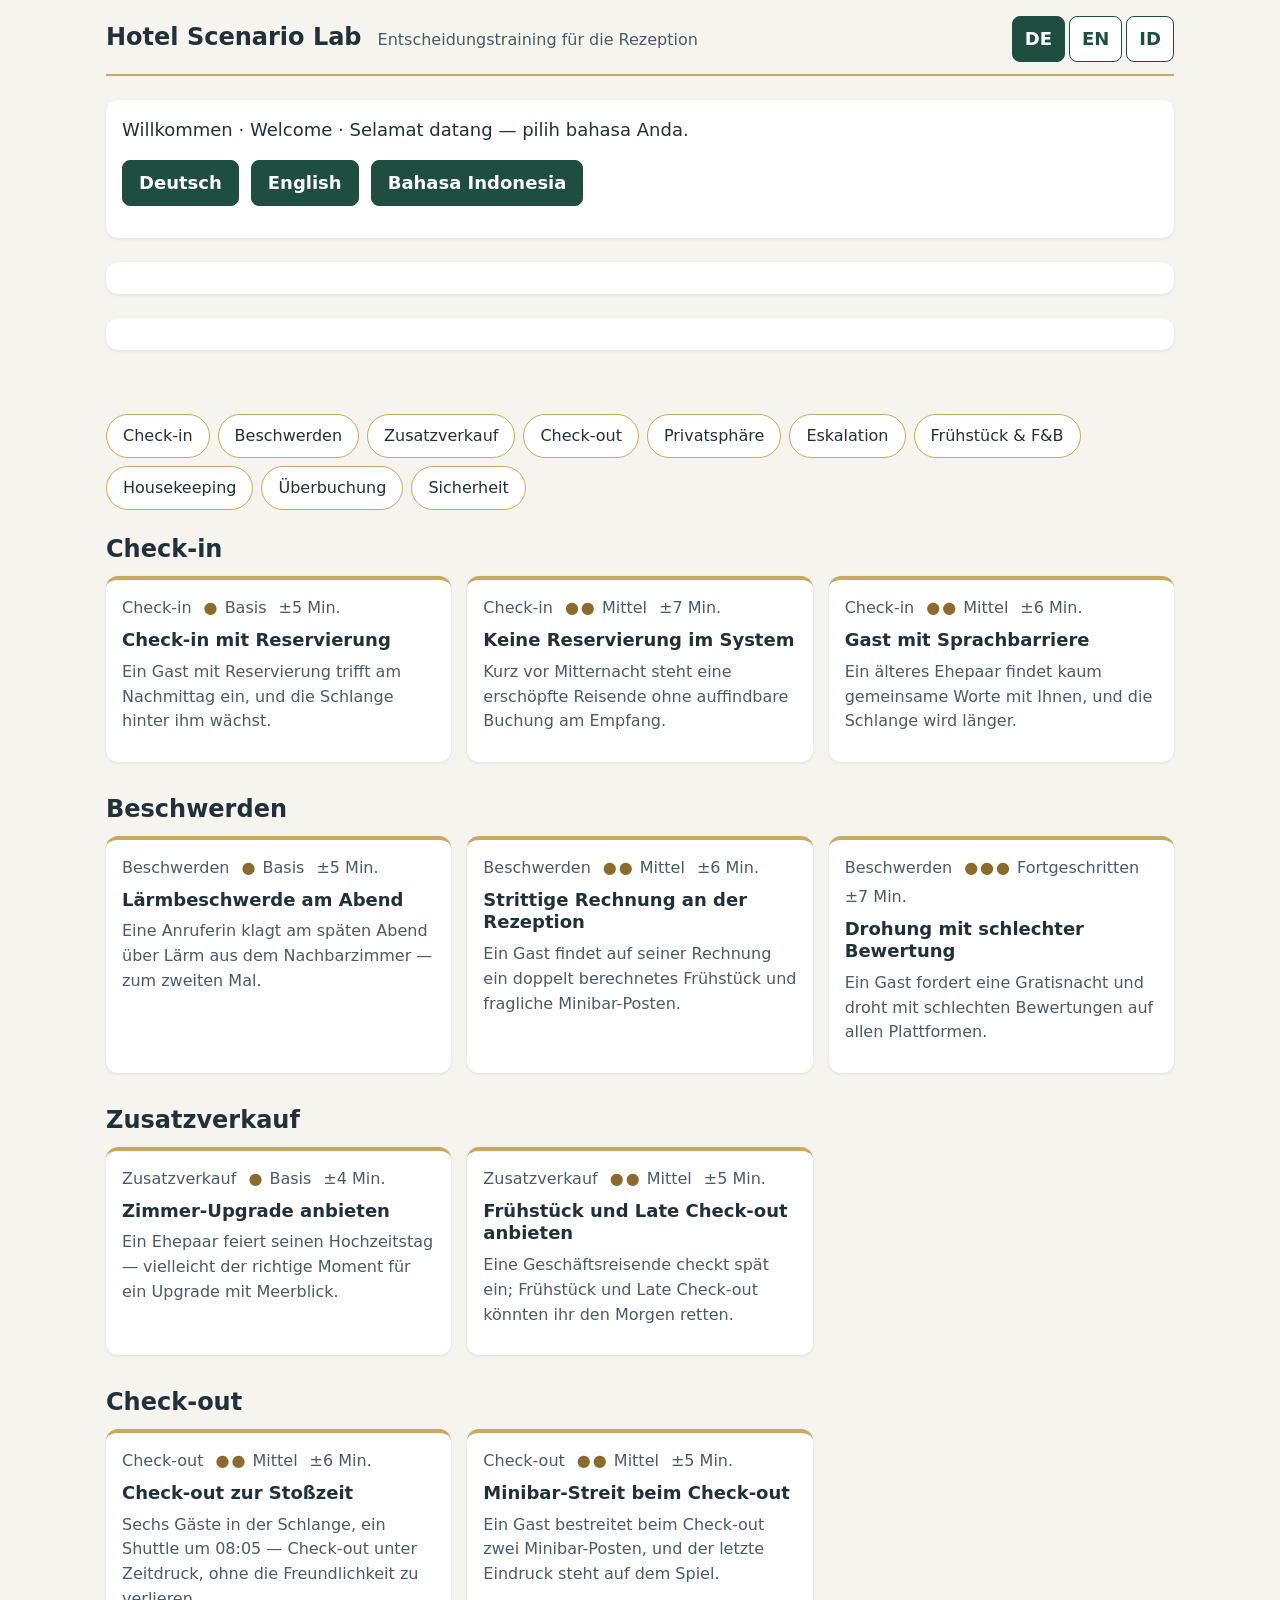
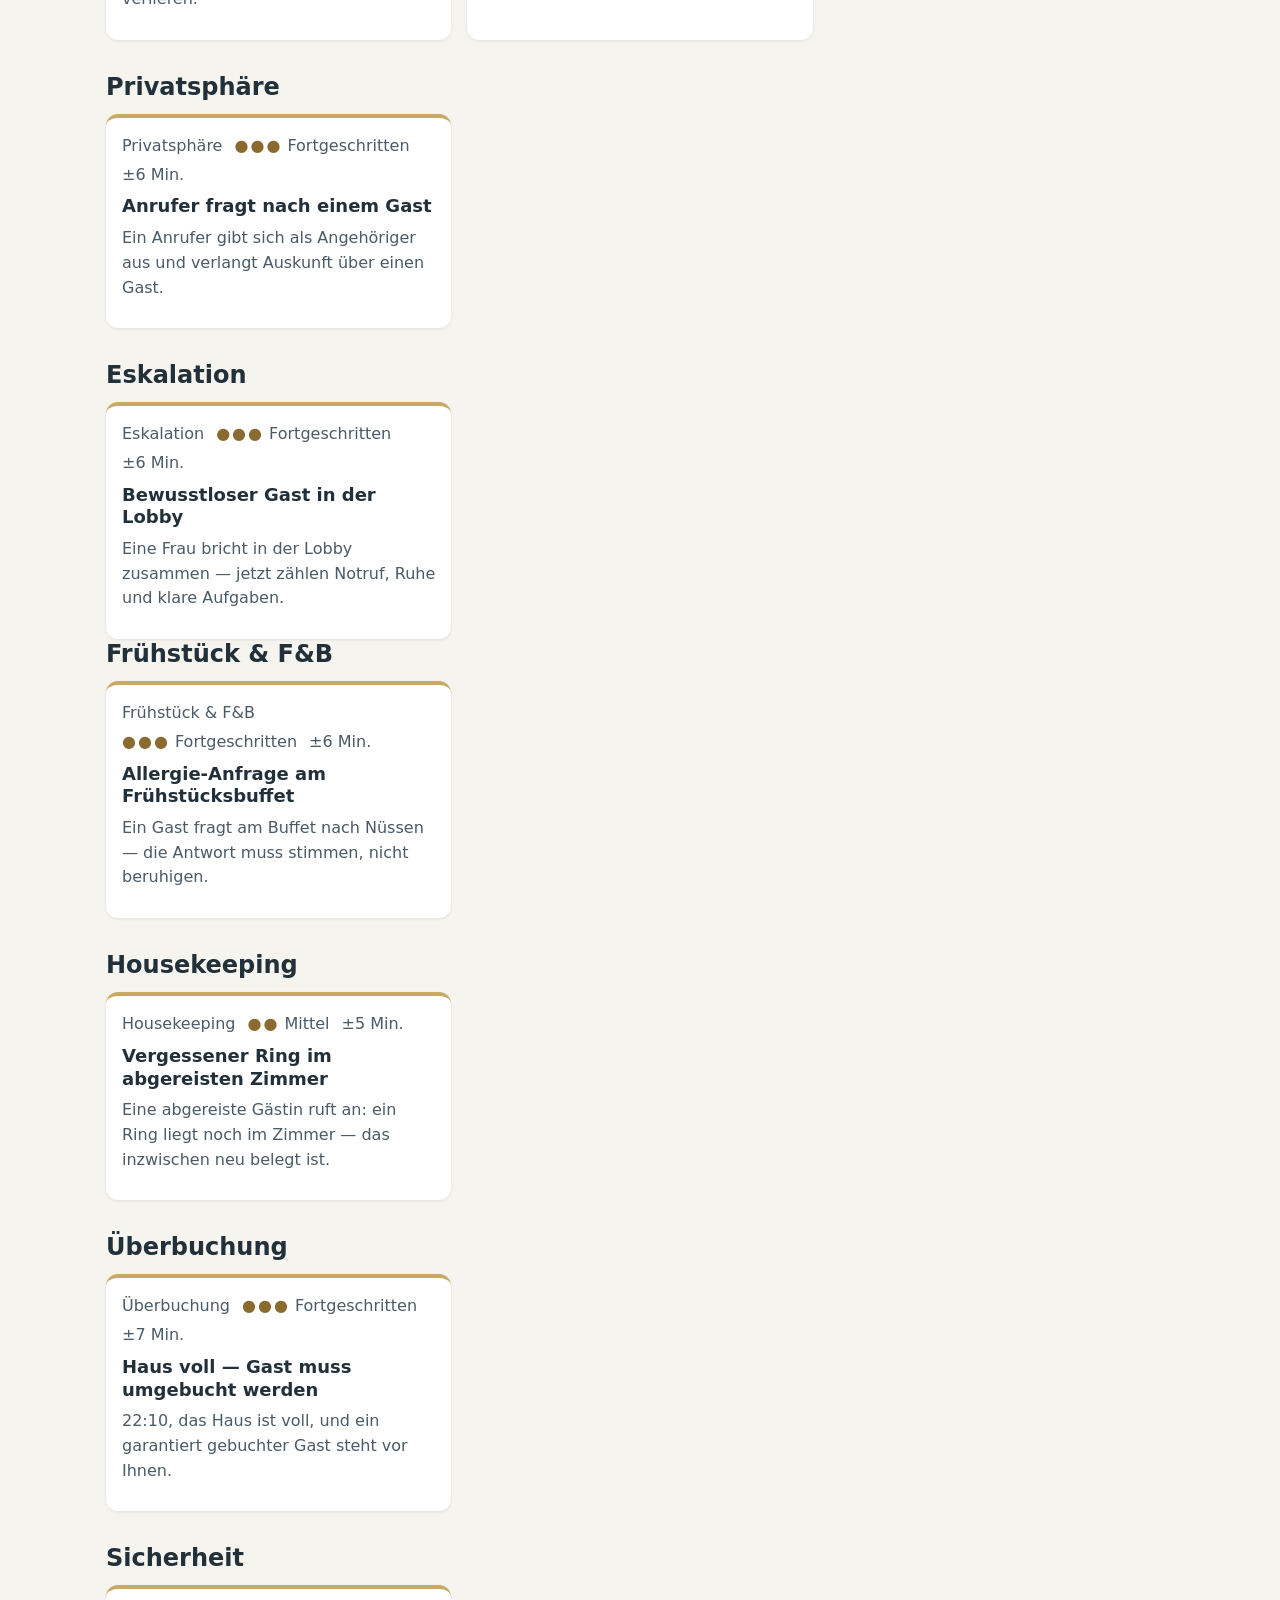
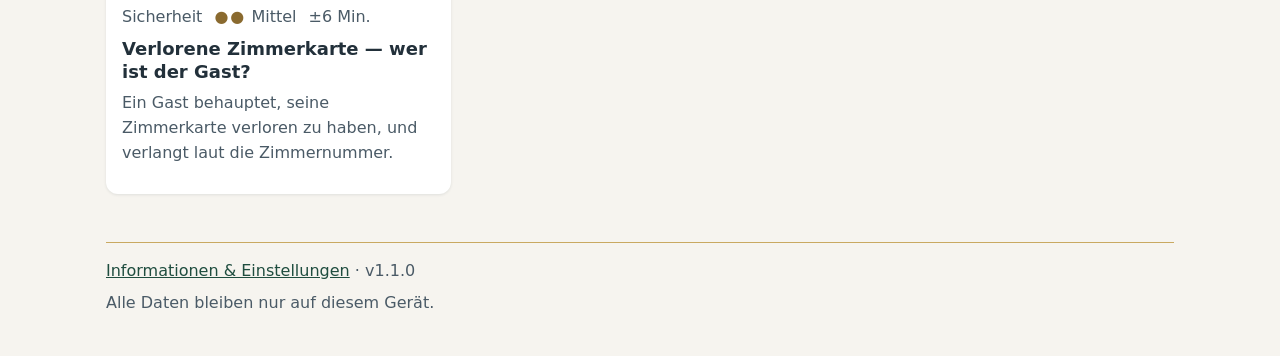
==== commit 685268e4: "fix: wire sc-16 into pages, i18n and checks Registry and the scenario file had 16 entries but only 1" ====
--- a/index.html
+++ b/index.html
@@ -25,6 +25,7 @@
   <script src="data/scenarios/sc-13-fnb-breakfast-allergy.js" defer></script>
   <script src="data/scenarios/sc-14-housekeeping-lost-property.js" defer></script>
   <script src="data/scenarios/sc-15-overbooking-walk.js" defer></script>
+  <script src="data/scenarios/sc-16-security-duplicate-key.js" defer></script>
   <script src="js/store.js" defer></script>
   <script src="js/i18n.js" defer></script>
   <script src="js/engine.js" defer></script>
@@ -63,6 +64,7 @@
         <li><a class="chip" href="#cat-fnb" data-i18n="ui.home.cat.fnb">Frühstück &amp; F&amp;B</a></li>
         <li><a class="chip" href="#cat-housekeeping" data-i18n="ui.home.cat.housekeeping">Housekeeping</a></li>
         <li><a class="chip" href="#cat-overbooking" data-i18n="ui.home.cat.overbooking">Überbuchung</a></li>
+        <li><a class="chip" href="#cat-security" data-i18n="ui.home.cat.security">Sicherheit</a></li>
       </ul>
     </nav>
     <div id="catalog">
@@ -173,6 +175,12 @@
           <a class="card" href="scenario.html?id=sc-15-overbooking-walk"><p class="card__meta"><span>Überbuchung</span> <span><span class="dots" aria-hidden="true">●●●</span> Fortgeschritten</span> <span>±7 Min.</span></p><h3>Haus voll — Gast muss umgebucht werden</h3><p class="card__summary">22:10, das Haus ist voll, und ein garantiert gebuchter Gast steht vor Ihnen.</p></a>
         </div>
       </section>
+      <section class="catalog-section" id="cat-security">
+        <h2>Sicherheit</h2>
+        <div class="catalog-grid">
+          <a class="card" href="scenario.html?id=sc-16-security-duplicate-key"><p class="card__meta"><span>Sicherheit</span> <span><span class="dots" aria-hidden="true">●●</span> Mittel</span> <span>±6 Min.</span></p><h3>Verlorene Zimmerkarte — wer ist der Gast?</h3><p class="card__summary">Ein Gast behauptet, seine Zimmerkarte verloren zu haben, und verlangt laut die Zimmernummer.</p></a>
+        </div>
+      </section>
     </div>
   <footer class="footer">
     <p><a href="info.html" data-i18n="ui.nav.infoLink">Informationen &amp; Einstellungen</a> · v1.1.0</p>
